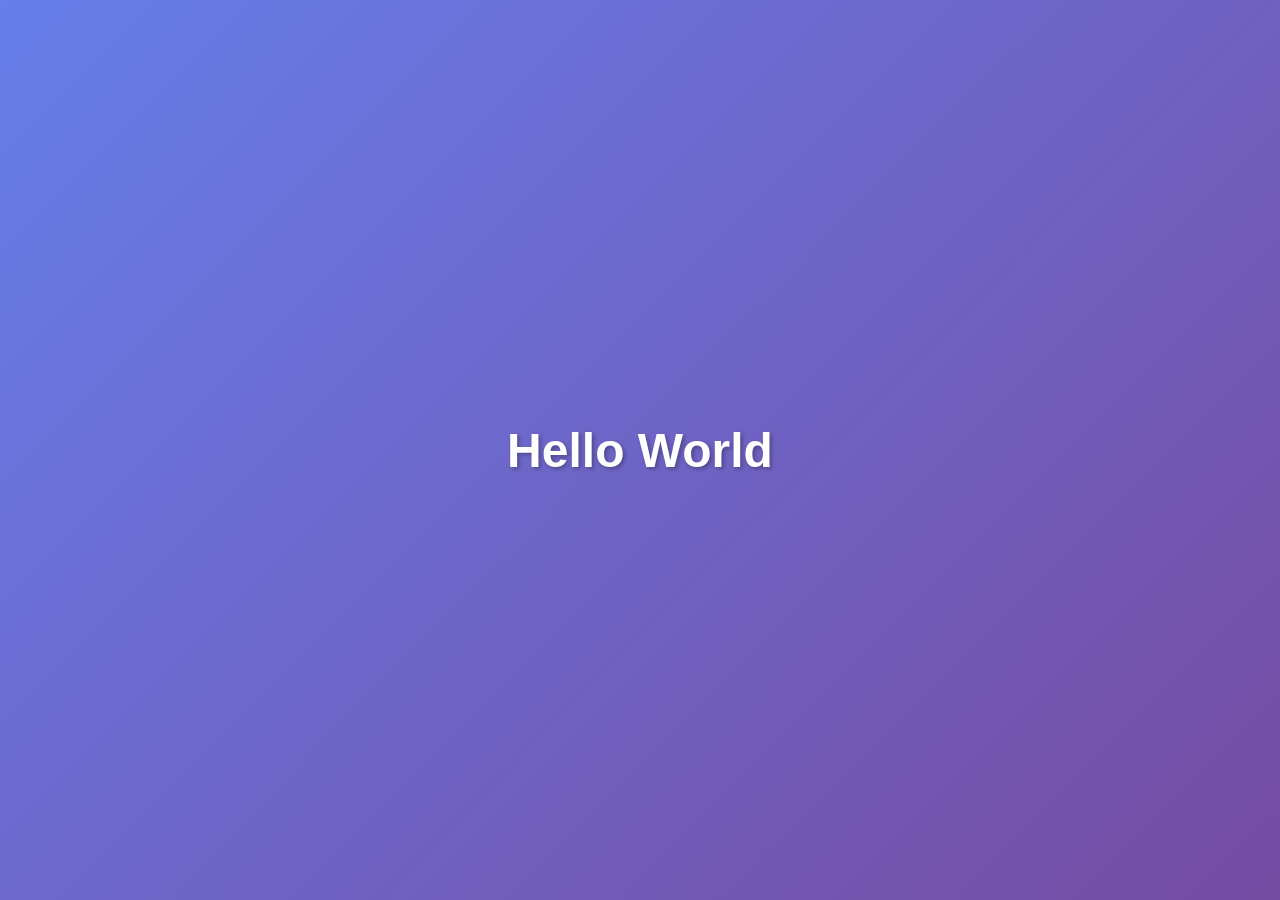
==== src/index.html @ 1dd4db2d "feat(ui): add initial HTML structure and styles" ====
<!DOCTYPE html>
<html lang="en">
<head>
    <meta charset="UTF-8">
    <meta name="viewport" content="width=device-width, initial-scale=1.0">
    <title>Hello World</title>
    <style>
        body {
            display: flex;
            justify-content: center;
            align-items: center;
            height: 100vh;
            margin: 0;
            background: linear-gradient(135deg, #667eea 0%, #764ba2 100%);
            font-family: Arial, sans-serif;
        }
        h1 {
            color: white;
            font-size: 3em;
            text-shadow: 2px 2px 4px rgba(0, 0, 0, 0.3);
        }
    </style>
</head>
<body>
    <h1>Hello World</h1>
</body>
</html>
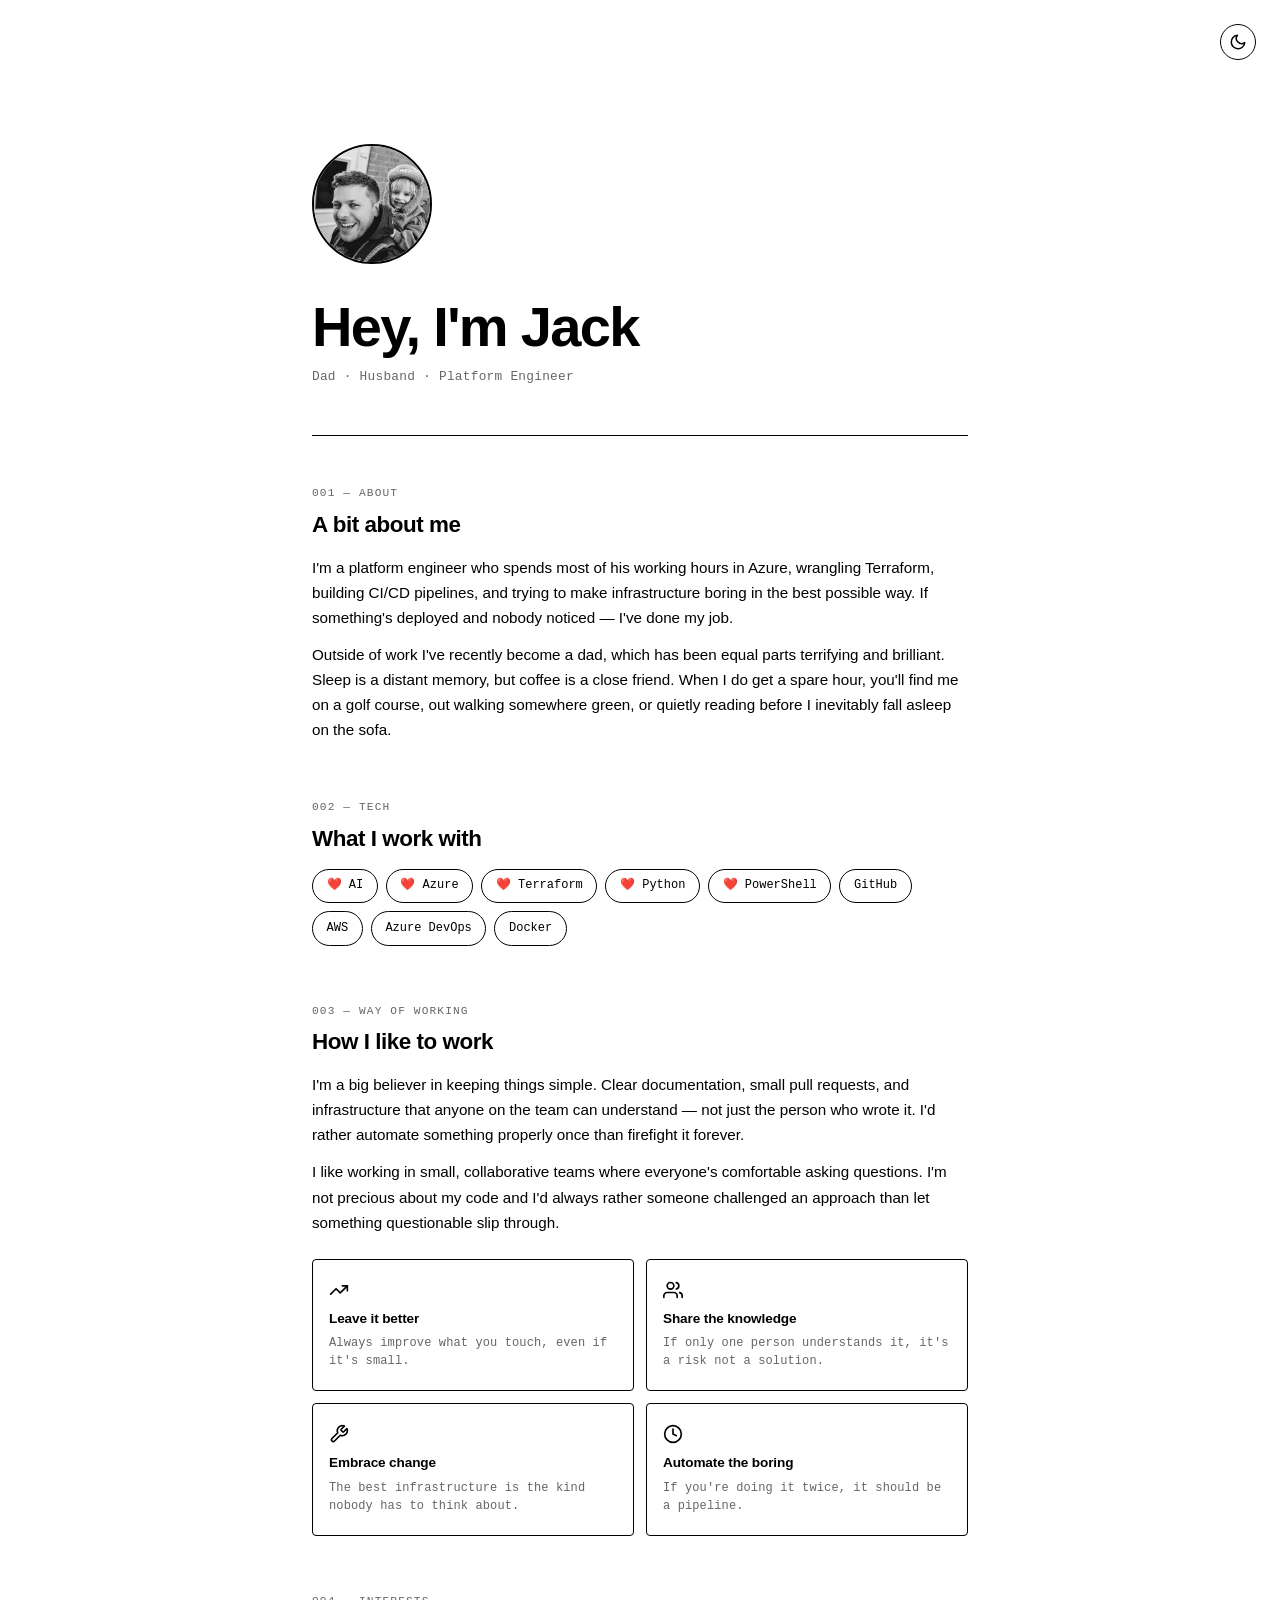
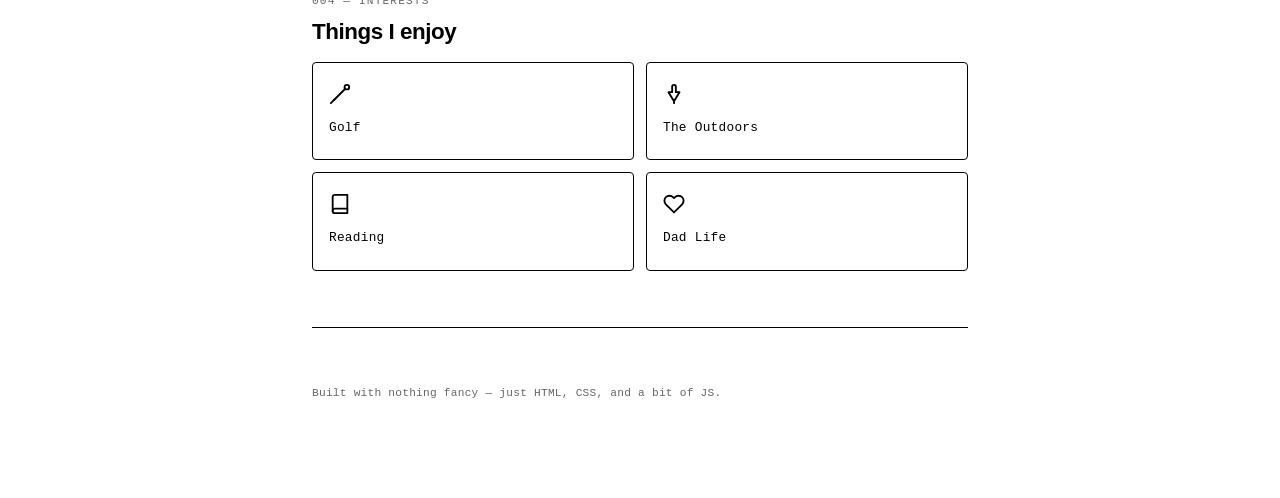
==== commit d80b37ef: "feat(ui): implement custom cursor and theme toggle" ====
--- a/src/index.html
+++ b/src/index.html
@@ -1,27 +1,152 @@
 <!DOCTYPE html>
 <html lang="en">
 <head>
-    <meta charset="UTF-8">
-    <meta name="viewport" content="width=device-width, initial-scale=1.0">
-    <title>Hello World</title>
-    <style>
-        body {
-            display: flex;
-            justify-content: center;
-            align-items: center;
-            height: 100vh;
-            margin: 0;
-            background: linear-gradient(135deg, #667eea 0%, #764ba2 100%);
-            font-family: Arial, sans-serif;
-        }
-        h1 {
-            color: white;
-            font-size: 3em;
-            text-shadow: 2px 2px 4px rgba(0, 0, 0, 0.3);
-        }
-    </style>
+  <meta charset="UTF-8">
+  <meta name="viewport" content="width=device-width, initial-scale=1.0">
+  <meta name="description" content="Jack — Azure Platform Engineer, dad, and outdoor enthusiast.">
+  <title>Jack — Hello, it's Jack</title>
+  <link rel="stylesheet" href="assets/css/styles.css">
+  <script src="assets/js/theme.js"></script>
 </head>
 <body>
-    <h1>Hello World</h1>
+
+  <div id="custom-cursor" class="cursor cursor--hidden" aria-hidden="true"></div>
+
+  <button id="theme-toggle" class="theme-toggle" type="button" aria-label="Toggle colour mode">
+    <svg class="icon icon-moon" xmlns="http://www.w3.org/2000/svg" width="18" height="18" viewBox="0 0 24 24" fill="none" stroke="currentColor" stroke-width="2" stroke-linecap="round" stroke-linejoin="round"><path d="M21 12.79A9 9 0 1 1 11.21 3 7 7 0 0 0 21 12.79z"/></svg>
+    <svg class="icon icon-sun" xmlns="http://www.w3.org/2000/svg" width="18" height="18" viewBox="0 0 24 24" fill="none" stroke="currentColor" stroke-width="2" stroke-linecap="round" stroke-linejoin="round"><circle cx="12" cy="12" r="5"/><line x1="12" y1="1" x2="12" y2="3"/><line x1="12" y1="21" x2="12" y2="23"/><line x1="4.22" y1="4.22" x2="5.64" y2="5.64"/><line x1="18.36" y1="18.36" x2="19.78" y2="19.78"/><line x1="1" y1="12" x2="3" y2="12"/><line x1="21" y1="12" x2="23" y2="12"/><line x1="4.22" y1="19.78" x2="5.64" y2="18.36"/><line x1="18.36" y1="5.64" x2="19.78" y2="4.22"/></svg>
+  </button>
+
+  <main class="container">
+
+    <!-- Profile -->
+    <header class="header">
+      <img
+        src="assets/img/profile.png"
+        alt="Photo of Jack"
+        class="profile-pic"
+        width="120"
+        height="120"
+      >
+      <h1>Hey, I'm Jack</h1>
+      <p class="subtitle">Dad · Husband · Platform Engineer</p>
+    </header>
+
+    <!-- About -->
+    <section class="section" aria-labelledby="about-title">
+      <p class="section-label">001 — About</p>
+      <h2 id="about-title" class="section-title">A bit about me</h2>
+      <div class="card">
+        <p>
+          I'm a platform engineer who spends most of his working hours in Azure,
+          wrangling Terraform, building CI/CD pipelines, and trying to make
+          infrastructure boring in the best possible way. If something's deployed
+          and nobody noticed — I've done my job.
+        </p>
+        <p>
+          Outside of work I've recently become a dad, which has been equal parts
+          terrifying and brilliant. Sleep is a distant memory, but coffee is a
+          close friend. When I do get a spare hour, you'll find me on a golf
+          course, out walking somewhere green, or quietly reading before I
+          inevitably fall asleep on the sofa.
+        </p>
+      </div>
+    </section>
+
+    <!-- What I work with -->
+    <section class="section" aria-labelledby="tech-title">
+      <p class="section-label">002 — Tech</p>
+      <h2 id="tech-title" class="section-title">What I work with</h2>
+      <div class="card">
+        <ul class="tags" role="list">
+          <li class="tag">❤️ AI</li>
+          <li class="tag">❤️ Azure</li>
+          <li class="tag">❤️ Terraform</li>
+          <li class="tag">❤️ Python</li>
+          <li class="tag">❤️ PowerShell</li>
+          <li class="tag">GitHub</li>
+          <li class="tag">AWS</li>
+          <li class="tag">Azure DevOps</li>
+          <li class="tag">Docker</li>
+        </ul>
+      </div>
+    </section>
+
+    <!-- How I like to work -->
+    <section class="section" aria-labelledby="work-title">
+      <p class="section-label">003 — Way of working</p>
+      <h2 id="work-title" class="section-title">How I like to work</h2>
+      <div class="card">
+        <p>
+          I'm a big believer in keeping things simple. Clear documentation,
+          small pull requests, and infrastructure that anyone on the team can
+          understand — not just the person who wrote it. I'd rather automate
+          something properly once than firefight it forever.
+        </p>
+        <p>
+          I like working in small, collaborative teams where everyone's
+          comfortable asking questions. I'm not precious about my code and I'd
+          always rather someone challenged an approach than let something
+          questionable slip through.
+        </p>
+      </div>
+      <div class="values-grid">
+        <div class="value-item">
+          <svg class="icon" xmlns="http://www.w3.org/2000/svg" width="20" height="20" viewBox="0 0 24 24" fill="none" stroke="currentColor" stroke-width="2" stroke-linecap="round" stroke-linejoin="round"><polyline points="22 7 13.5 15.5 8.5 10.5 2 17"/><polyline points="16 7 22 7 22 13"/></svg>
+          <span class="value-title">Leave it better</span>
+          <span class="value-desc">Always improve what you touch, even if it's small.</span>
+        </div>
+        <div class="value-item">
+          <svg class="icon" xmlns="http://www.w3.org/2000/svg" width="20" height="20" viewBox="0 0 24 24" fill="none" stroke="currentColor" stroke-width="2" stroke-linecap="round" stroke-linejoin="round"><path d="M17 21v-2a4 4 0 0 0-4-4H5a4 4 0 0 0-4 4v2"/><circle cx="9" cy="7" r="4"/><path d="M23 21v-2a4 4 0 0 0-3-3.87"/><path d="M16 3.13a4 4 0 0 1 0 7.75"/></svg>
+          <span class="value-title">Share the knowledge</span>
+          <span class="value-desc">If only one person understands it, it's a risk not a solution.</span>
+        </div>
+        <div class="value-item">
+          <svg class="icon" xmlns="http://www.w3.org/2000/svg" width="20" height="20" viewBox="0 0 24 24" fill="none" stroke="currentColor" stroke-width="2" stroke-linecap="round" stroke-linejoin="round"><path d="M14.7 6.3a1 1 0 0 0 0 1.4l1.6 1.6a1 1 0 0 0 1.4 0l3.77-3.77a6 6 0 0 1-7.94 7.94l-6.91 6.91a2.12 2.12 0 0 1-3-3l6.91-6.91a6 6 0 0 1 7.94-7.94l-3.76 3.76z"/></svg>
+          <span class="value-title">Embrace change</span>
+          <span class="value-desc">The best infrastructure is the kind nobody has to think about.</span>
+        </div>
+        <div class="value-item">
+          <svg class="icon" xmlns="http://www.w3.org/2000/svg" width="20" height="20" viewBox="0 0 24 24" fill="none" stroke="currentColor" stroke-width="2" stroke-linecap="round" stroke-linejoin="round"><circle cx="12" cy="12" r="10"/><polyline points="12 6 12 12 16 14"/></svg>
+          <span class="value-title">Automate the boring</span>
+          <span class="value-desc">If you're doing it twice, it should be a pipeline.</span>
+        </div>
+      </div>
+    </section>
+
+    <!-- Interests -->
+    <section class="section" aria-labelledby="interests-title">
+      <p class="section-label">004 — Interests</p>
+      <h2 id="interests-title" class="section-title">Things I enjoy</h2>
+      <div class="interests-grid">
+        <div class="interest-item">
+          <svg class="icon" aria-hidden="true" xmlns="http://www.w3.org/2000/svg" width="22" height="22" viewBox="0 0 24 24" fill="none" stroke="currentColor" stroke-width="2" stroke-linecap="round" stroke-linejoin="round"><circle cx="19.5" cy="4.5" r="2.5"/><path d="M17.17 6.83L6 18"/><path d="M2 22l4-4"/></svg>
+          <span>Golf</span>
+        </div>
+        <div class="interest-item">
+          <svg class="icon" aria-hidden="true" xmlns="http://www.w3.org/2000/svg" width="22" height="22" viewBox="0 0 24 24" fill="none" stroke="currentColor" stroke-width="2" stroke-linecap="round" stroke-linejoin="round"><path d="M18 10h-4V4a2 2 0 0 0-4 0v6H6l6 10 6-10z"/><path d="M12 20v2"/></svg>
+          <span>The Outdoors</span>
+        </div>
+        <div class="interest-item">
+          <svg class="icon" aria-hidden="true" xmlns="http://www.w3.org/2000/svg" width="22" height="22" viewBox="0 0 24 24" fill="none" stroke="currentColor" stroke-width="2" stroke-linecap="round" stroke-linejoin="round"><path d="M4 19.5A2.5 2.5 0 0 1 6.5 17H20"/><path d="M6.5 2H20v20H6.5A2.5 2.5 0 0 1 4 19.5v-15A2.5 2.5 0 0 1 6.5 2z"/></svg>
+          <span>Reading</span>
+        </div>
+        <div class="interest-item">
+          <svg class="icon" aria-hidden="true" xmlns="http://www.w3.org/2000/svg" width="22" height="22" viewBox="0 0 24 24" fill="none" stroke="currentColor" stroke-width="2" stroke-linecap="round" stroke-linejoin="round"><path d="M20.84 4.61a5.5 5.5 0 0 0-7.78 0L12 5.67l-1.06-1.06a5.5 5.5 0 0 0-7.78 7.78l1.06 1.06L12 21.23l7.78-7.78 1.06-1.06a5.5 5.5 0 0 0 0-7.78z"/></svg>
+          <span>Dad Life</span>
+        </div>
+      </div>
+    </section>
+
+    <hr class="divider">
+
+    <footer class="footer">
+      <p>Built with nothing fancy — just HTML, CSS, and a bit of JS.</p>
+    </footer>
+
+  </main>
+
+  <script src="assets/js/cursor.js"></script>
+
 </body>
 </html>
--- a/src/assets/css/styles.css
+++ b/src/assets/css/styles.css
@@ -0,0 +1,386 @@
+*,
+*::before,
+*::after {
+  box-sizing: border-box;
+  margin: 0;
+  padding: 0;
+  transition: background-color 0.3s ease, color 0.3s ease, border-color 0.3s ease, fill 0.3s ease, stroke 0.3s ease;
+}
+
+:root {
+  --color-bg: #ffffff;
+  --color-text: #000000;
+  --color-border: #000000;
+  --color-tag-bg: #000000;
+  --color-tag-text: #ffffff;
+  --color-muted: #666666;
+  --max-width: 720px;
+  --transition: 0.3s ease;
+  --font-body: "Helvetica Neue", Helvetica, Arial, sans-serif;
+  --font-mono: "SF Mono", "Fira Code", "Fira Mono", "Roboto Mono", "Courier New", monospace;
+}
+
+@media (prefers-color-scheme: dark) {
+  :root:not([data-theme="light"]) {
+    --color-bg: #0a0a0a;
+    --color-text: #ffffff;
+    --color-border: #ffffff;
+    --color-tag-bg: #ffffff;
+    --color-tag-text: #000000;
+    --color-muted: #999999;
+  }
+}
+
+[data-theme="dark"] {
+  --color-bg: #0a0a0a;
+  --color-text: #ffffff;
+  --color-border: #ffffff;
+  --color-tag-bg: #ffffff;
+  --color-tag-text: #000000;
+  --color-muted: #999999;
+}
+
+html {
+  font-size: 100%;
+  scroll-behavior: smooth;
+  -webkit-text-size-adjust: 100%;
+}
+
+body {
+  font-family: var(--font-body);
+  background-color: var(--color-bg);
+  color: var(--color-text);
+  line-height: 1.65;
+  transition: background-color var(--transition), color var(--transition);
+  min-height: 100vh;
+  cursor: none;
+}
+
+a, button, input, textarea, select {
+  cursor: none;
+}
+
+/* ---- Custom cursor ---- */
+
+.cursor {
+  width: 12px;
+  height: 12px;
+  background: var(--color-text);
+  border-radius: 50%;
+  position: fixed;
+  top: 0;
+  left: 0;
+  pointer-events: none;
+  z-index: 9999;
+  transition: background-color var(--transition), transform 0.15s ease;
+  transform: translate(-50%, -50%);
+}
+
+.cursor--hidden {
+  opacity: 0;
+}
+
+.cursor--hover {
+  transform: translate(-50%, -50%) scale(2.5);
+}
+
+/* ---- Layout ---- */
+
+.container {
+  width: 100%;
+  max-width: var(--max-width);
+  margin: 0 auto;
+  padding: 2rem 1.5rem 4rem;
+}
+
+/* ---- Header / Profile ---- */
+
+.header {
+  text-align: left;
+  padding: 4rem 0 3rem;
+  border-bottom: 1px solid var(--color-border);
+  margin-bottom: 3rem;
+}
+
+.profile-pic {
+  width: 100px;
+  height: 100px;
+  border-radius: 50%;
+  object-fit: cover;
+  border: 2px solid var(--color-border);
+  margin-bottom: 1.5rem;
+  transition: border-color var(--transition);
+}
+
+.header h1 {
+  font-size: 2.8rem;
+  font-weight: 700;
+  margin-bottom: 0.5rem;
+  letter-spacing: -0.03em;
+  line-height: 1.1;
+}
+
+.header .subtitle {
+  color: var(--color-muted);
+  font-family: var(--font-mono);
+  font-size: 0.8rem;
+  letter-spacing: 0.02em;
+}
+
+/* ---- Theme toggle ---- */
+
+.theme-toggle {
+  position: fixed;
+  top: 1.5rem;
+  right: 1.5rem;
+  background: var(--color-bg);
+  border: 1px solid var(--color-border);
+  border-radius: 50%;
+  width: 36px;
+  height: 36px;
+  display: flex;
+  align-items: center;
+  justify-content: center;
+  cursor: none;
+  transition: background-color var(--transition), border-color var(--transition);
+  z-index: 10;
+  font-size: 0.9rem;
+  line-height: 1;
+  padding: 0;
+}
+
+.theme-toggle:focus-visible {
+  outline: 2px solid var(--color-text);
+  outline-offset: 2px;
+}
+
+.theme-toggle .icon {
+  color: var(--color-text);
+}
+
+.theme-toggle .icon-sun {
+  display: none;
+}
+
+/* ---- Icons ---- */
+
+.icon {
+  color: var(--color-text);
+  flex-shrink: 0;
+  transition: color var(--transition);
+}
+
+/* ---- Sections ---- */
+
+.section {
+  margin-bottom: 3.5rem;
+}
+
+.section-label {
+  font-family: var(--font-mono);
+  font-size: 0.7rem;
+  font-weight: 400;
+  text-transform: uppercase;
+  letter-spacing: 0.1em;
+  color: var(--color-muted);
+  margin-bottom: 0.5rem;
+}
+
+.section-title {
+  font-size: 1.4rem;
+  font-weight: 700;
+  letter-spacing: -0.02em;
+  color: var(--color-text);
+  margin-bottom: 1rem;
+  line-height: 1.25;
+}
+
+/* ---- Cards ---- */
+
+.card {
+  background: var(--color-bg);
+  border: none;
+  padding: 0;
+}
+
+.card + .card {
+  margin-top: 0.75rem;
+}
+
+.card p {
+  color: var(--color-text);
+  font-size: 0.95rem;
+}
+
+.card p + p {
+  margin-top: 0.75rem;
+}
+
+/* ---- Tags ---- */
+
+.tags {
+  display: flex;
+  flex-wrap: wrap;
+  gap: 0.5rem;
+  list-style: none;
+}
+
+.tag {
+  background: transparent;
+  color: var(--color-text);
+  font-family: var(--font-mono);
+  font-size: 0.75rem;
+  padding: 0.4rem 0.85rem;
+  border-radius: 100px;
+  border: 1px solid var(--color-border);
+  transition: background-color var(--transition), color var(--transition),
+    border-color var(--transition);
+}
+
+.tag:hover {
+  background: var(--color-tag-bg);
+  color: var(--color-tag-text);
+}
+
+/* ---- Interests grid ---- */
+
+.interests-grid {
+  display: grid;
+  grid-template-columns: 1fr 1fr;
+  gap: 0.75rem;
+}
+
+.interest-item {
+  background: var(--color-bg);
+  border: 1px solid var(--color-border);
+  border-radius: 4px;
+  padding: 1.25rem 1rem;
+  text-align: left;
+  transition: background-color var(--transition), border-color var(--transition);
+}
+
+.interest-item .icon {
+  display: block;
+  margin-bottom: 0.5rem;
+}
+
+.interest-item span:last-child {
+  font-size: 0.8rem;
+  font-family: var(--font-mono);
+  color: var(--color-text);
+  letter-spacing: 0.02em;
+}
+
+/* ---- Values grid ---- */
+
+.values-grid {
+  display: grid;
+  grid-template-columns: 1fr 1fr;
+  gap: 0.75rem;
+  margin-top: 1.5rem;
+}
+
+.value-item {
+  background: var(--color-bg);
+  border: 1px solid var(--color-border);
+  border-radius: 4px;
+  padding: 1.25rem 1rem;
+  text-align: left;
+  transition: background-color var(--transition), border-color var(--transition);
+}
+
+.value-item .icon {
+  display: block;
+  margin-bottom: 0.5rem;
+}
+
+.value-title {
+  display: block;
+  font-size: 0.85rem;
+  font-weight: 700;
+  margin-bottom: 0.25rem;
+  letter-spacing: -0.01em;
+}
+
+.value-desc {
+  display: block;
+  font-size: 0.75rem;
+  font-family: var(--font-mono);
+  color: var(--color-muted);
+  line-height: 1.5;
+  letter-spacing: 0.01em;
+}
+
+/* ---- Divider ---- */
+
+.divider {
+  border: none;
+  border-top: 1px solid var(--color-border);
+  margin: 3.5rem 0;
+  transition: border-color var(--transition);
+}
+
+/* ---- Footer ---- */
+
+.footer {
+  text-align: left;
+  padding: 0 0 1rem;
+  color: var(--color-muted);
+  font-family: var(--font-mono);
+  font-size: 0.7rem;
+  letter-spacing: 0.02em;
+}
+
+.footer a {
+  color: var(--color-text);
+  text-decoration: none;
+  border-bottom: 1px solid var(--color-border);
+  transition: border-color var(--transition);
+}
+
+/* ---- Accessibility ---- */
+
+@media (prefers-reduced-motion: reduce) {
+  *,
+  *::before,
+  *::after {
+    transition-duration: 0.01ms !important;
+    animation-duration: 0.01ms !important;
+  }
+
+  html {
+    scroll-behavior: auto;
+  }
+}
+
+/* Hide custom cursor on touch devices */
+@media (pointer: coarse) {
+  body, a, button, input, textarea, select {
+    cursor: auto;
+  }
+
+  .cursor {
+    display: none;
+  }
+}
+
+/* ---- Responsive ---- */
+
+@media (min-width: 480px) {
+  .container {
+    padding: 3rem 2rem 5rem;
+  }
+
+  .header {
+    padding: 6rem 0 3rem;
+  }
+
+  .header h1 {
+    font-size: 3.5rem;
+  }
+
+  .profile-pic {
+    width: 120px;
+    height: 120px;
+  }
+}
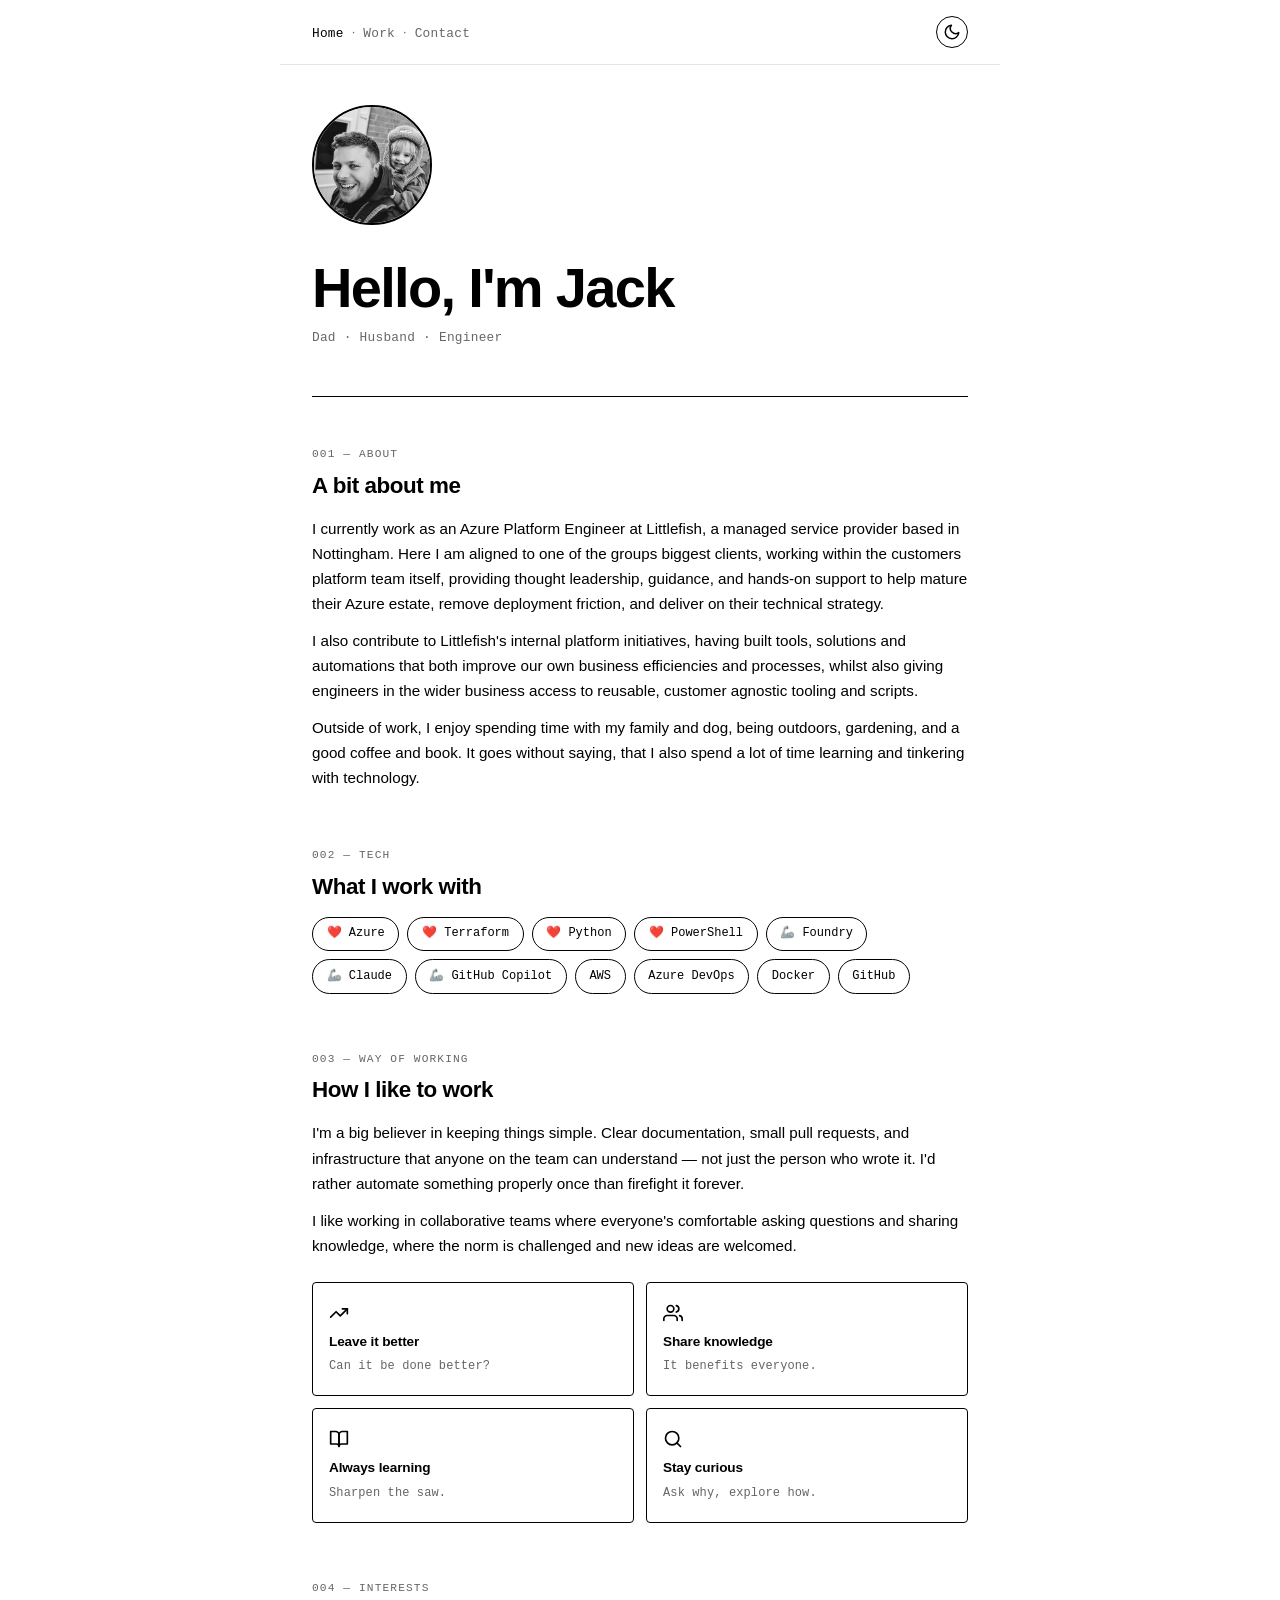
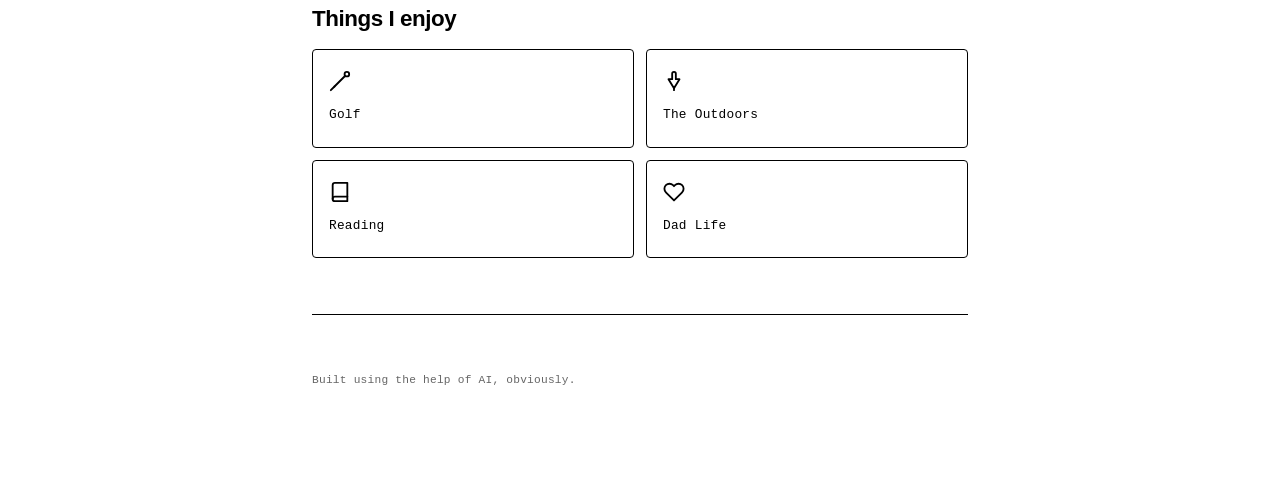
==== commit ad44eb59: "feat(ui): enhance navigation and add work page" ====
--- a/src/index.html
+++ b/src/index.html
@@ -12,10 +12,19 @@
 
   <div id="custom-cursor" class="cursor cursor--hidden" aria-hidden="true"></div>
 
-  <button id="theme-toggle" class="theme-toggle" type="button" aria-label="Toggle colour mode">
-    <svg class="icon icon-moon" xmlns="http://www.w3.org/2000/svg" width="18" height="18" viewBox="0 0 24 24" fill="none" stroke="currentColor" stroke-width="2" stroke-linecap="round" stroke-linejoin="round"><path d="M21 12.79A9 9 0 1 1 11.21 3 7 7 0 0 0 21 12.79z"/></svg>
-    <svg class="icon icon-sun" xmlns="http://www.w3.org/2000/svg" width="18" height="18" viewBox="0 0 24 24" fill="none" stroke="currentColor" stroke-width="2" stroke-linecap="round" stroke-linejoin="round"><circle cx="12" cy="12" r="5"/><line x1="12" y1="1" x2="12" y2="3"/><line x1="12" y1="21" x2="12" y2="23"/><line x1="4.22" y1="4.22" x2="5.64" y2="5.64"/><line x1="18.36" y1="18.36" x2="19.78" y2="19.78"/><line x1="1" y1="12" x2="3" y2="12"/><line x1="21" y1="12" x2="23" y2="12"/><line x1="4.22" y1="19.78" x2="5.64" y2="18.36"/><line x1="18.36" y1="5.64" x2="19.78" y2="4.22"/></svg>
-  </button>
+  <nav class="nav" aria-label="Main navigation">
+    <ul class="nav-list">
+      <li><a href="index.html" class="nav-link active">Home</a></li>
+      <li class="nav-separator" aria-hidden="true">·</li>
+      <li><a href="work.html" class="nav-link">Work</a></li>
+      <li class="nav-separator" aria-hidden="true">·</li>
+      <li><a href="mailto:jack@itsjack.cloud" class="nav-link">Contact</a></li>
+    </ul>
+    <button id="theme-toggle" class="theme-toggle" type="button" aria-label="Toggle colour mode">
+      <svg class="icon icon-moon" xmlns="http://www.w3.org/2000/svg" width="18" height="18" viewBox="0 0 24 24" fill="none" stroke="currentColor" stroke-width="2" stroke-linecap="round" stroke-linejoin="round"><path d="M21 12.79A9 9 0 1 1 11.21 3 7 7 0 0 0 21 12.79z"/></svg>
+      <svg class="icon icon-sun" xmlns="http://www.w3.org/2000/svg" width="18" height="18" viewBox="0 0 24 24" fill="none" stroke="currentColor" stroke-width="2" stroke-linecap="round" stroke-linejoin="round"><circle cx="12" cy="12" r="5"/><line x1="12" y1="1" x2="12" y2="3"/><line x1="12" y1="21" x2="12" y2="23"/><line x1="4.22" y1="4.22" x2="5.64" y2="5.64"/><line x1="18.36" y1="18.36" x2="19.78" y2="19.78"/><line x1="1" y1="12" x2="3" y2="12"/><line x1="21" y1="12" x2="23" y2="12"/><line x1="4.22" y1="19.78" x2="5.64" y2="18.36"/><line x1="18.36" y1="5.64" x2="19.78" y2="4.22"/></svg>
+    </button>
+  </nav>
 
   <main class="container">
 
@@ -28,8 +37,8 @@
         width="120"
         height="120"
       >
-      <h1>Hey, I'm Jack</h1>
-      <p class="subtitle">Dad · Husband · Platform Engineer</p>
+      <h1>Hello, I'm Jack</h1>
+      <p class="subtitle">Dad · Husband · Engineer</p>
     </header>
 
     <!-- About -->
@@ -38,36 +47,41 @@
       <h2 id="about-title" class="section-title">A bit about me</h2>
       <div class="card">
         <p>
-          I'm a platform engineer who spends most of his working hours in Azure,
-          wrangling Terraform, building CI/CD pipelines, and trying to make
-          infrastructure boring in the best possible way. If something's deployed
-          and nobody noticed — I've done my job.
+          I currently work as an Azure Platform Engineer at Littlefish, a managed
+          service provider based in Nottingham. Here I am aligned to one
+          of the groups biggest clients, working within the customers platform team itself, providing thought leadership,
+          guidance, and hands-on support to help mature their Azure estate, remove deployment friction, and deliver on their 
+          technical strategy.
         </p>
         <p>
-          Outside of work I've recently become a dad, which has been equal parts
-          terrifying and brilliant. Sleep is a distant memory, but coffee is a
-          close friend. When I do get a spare hour, you'll find me on a golf
-          course, out walking somewhere green, or quietly reading before I
-          inevitably fall asleep on the sofa.
+          I also contribute to Littlefish's internal platform initiatives, having built tools, solutions and automations
+          that both improve our own business efficiencies and processes, whilst also giving engineers in the wider business
+          access to reusable, customer agnostic tooling and scripts.
+        </p>
+        <p>
+          Outside of work, I enjoy spending time with my family and dog, being outdoors, gardening, and a good coffee and book.
+          It goes without saying, that I also spend a lot of time learning and tinkering with technology.
         </p>
       </div>
     </section>
 
     <!-- What I work with -->
     <section class="section" aria-labelledby="tech-title">
-      <p class="section-label">002 — Tech</p>
+      <p class="section-label">002 — Tech </p>
       <h2 id="tech-title" class="section-title">What I work with</h2>
       <div class="card">
         <ul class="tags" role="list">
-          <li class="tag">❤️ AI</li>
           <li class="tag">❤️ Azure</li>
           <li class="tag">❤️ Terraform</li>
           <li class="tag">❤️ Python</li>
           <li class="tag">❤️ PowerShell</li>
-          <li class="tag">GitHub</li>
+          <li class="tag">🦾 Foundry</li>
+          <li class="tag">🦾 Claude</li>
+          <li class="tag">🦾 GitHub Copilot</li>
           <li class="tag">AWS</li>
           <li class="tag">Azure DevOps</li>
           <li class="tag">Docker</li>
+          <li class="tag">GitHub</li>
         </ul>
       </div>
     </section>
@@ -84,32 +98,31 @@
           something properly once than firefight it forever.
         </p>
         <p>
-          I like working in small, collaborative teams where everyone's
-          comfortable asking questions. I'm not precious about my code and I'd
-          always rather someone challenged an approach than let something
-          questionable slip through.
+          I like working in collaborative teams where everyone's
+          comfortable asking questions and sharing knowledge, where the norm
+          is challenged and new ideas are welcomed.
         </p>
       </div>
       <div class="values-grid">
         <div class="value-item">
           <svg class="icon" xmlns="http://www.w3.org/2000/svg" width="20" height="20" viewBox="0 0 24 24" fill="none" stroke="currentColor" stroke-width="2" stroke-linecap="round" stroke-linejoin="round"><polyline points="22 7 13.5 15.5 8.5 10.5 2 17"/><polyline points="16 7 22 7 22 13"/></svg>
           <span class="value-title">Leave it better</span>
-          <span class="value-desc">Always improve what you touch, even if it's small.</span>
+          <span class="value-desc">Can it be done better?</span>
         </div>
         <div class="value-item">
           <svg class="icon" xmlns="http://www.w3.org/2000/svg" width="20" height="20" viewBox="0 0 24 24" fill="none" stroke="currentColor" stroke-width="2" stroke-linecap="round" stroke-linejoin="round"><path d="M17 21v-2a4 4 0 0 0-4-4H5a4 4 0 0 0-4 4v2"/><circle cx="9" cy="7" r="4"/><path d="M23 21v-2a4 4 0 0 0-3-3.87"/><path d="M16 3.13a4 4 0 0 1 0 7.75"/></svg>
-          <span class="value-title">Share the knowledge</span>
-          <span class="value-desc">If only one person understands it, it's a risk not a solution.</span>
+          <span class="value-title">Share knowledge</span>
+          <span class="value-desc">It benefits everyone.</span>
         </div>
         <div class="value-item">
-          <svg class="icon" xmlns="http://www.w3.org/2000/svg" width="20" height="20" viewBox="0 0 24 24" fill="none" stroke="currentColor" stroke-width="2" stroke-linecap="round" stroke-linejoin="round"><path d="M14.7 6.3a1 1 0 0 0 0 1.4l1.6 1.6a1 1 0 0 0 1.4 0l3.77-3.77a6 6 0 0 1-7.94 7.94l-6.91 6.91a2.12 2.12 0 0 1-3-3l6.91-6.91a6 6 0 0 1 7.94-7.94l-3.76 3.76z"/></svg>
-          <span class="value-title">Embrace change</span>
-          <span class="value-desc">The best infrastructure is the kind nobody has to think about.</span>
+          <svg class="icon" xmlns="http://www.w3.org/2000/svg" width="20" height="20" viewBox="0 0 24 24" fill="none" stroke="currentColor" stroke-width="2" stroke-linecap="round" stroke-linejoin="round"><path d="M2 3h6a4 4 0 0 1 4 4v14a3 3 0 0 0-3-3H2z"/><path d="M22 3h-6a4 4 0 0 0-4 4v14a3 3 0 0 1 3-3h7z"/></svg>
+          <span class="value-title">Always learning</span>
+          <span class="value-desc">Sharpen the saw.</span>
         </div>
         <div class="value-item">
-          <svg class="icon" xmlns="http://www.w3.org/2000/svg" width="20" height="20" viewBox="0 0 24 24" fill="none" stroke="currentColor" stroke-width="2" stroke-linecap="round" stroke-linejoin="round"><circle cx="12" cy="12" r="10"/><polyline points="12 6 12 12 16 14"/></svg>
-          <span class="value-title">Automate the boring</span>
-          <span class="value-desc">If you're doing it twice, it should be a pipeline.</span>
+          <svg class="icon" xmlns="http://www.w3.org/2000/svg" width="20" height="20" viewBox="0 0 24 24" fill="none" stroke="currentColor" stroke-width="2" stroke-linecap="round" stroke-linejoin="round"><circle cx="11" cy="11" r="8"/><line x1="21" y1="21" x2="16.65" y2="16.65"/></svg>
+          <span class="value-title">Stay curious</span>
+          <span class="value-desc">Ask why, explore how.</span>
         </div>
       </div>
     </section>
@@ -141,7 +154,7 @@
     <hr class="divider">
 
     <footer class="footer">
-      <p>Built with nothing fancy — just HTML, CSS, and a bit of JS.</p>
+      <p>Built using the help of AI, obviously.</p>
     </footer>
 
   </main>
--- a/src/assets/css/styles.css
+++ b/src/assets/css/styles.css
@@ -86,18 +86,71 @@
 
 /* ---- Layout ---- */
 
+.nav {
+  position: sticky;
+  top: 0;
+  z-index: 100;
+  display: flex;
+  align-items: center;
+  justify-content: space-between;
+  width: 100%;
+  max-width: var(--max-width);
+  margin: 0 auto;
+  padding: 1rem 1.5rem;
+  background: var(--color-bg);
+  border-bottom: 1px solid rgba(0, 0, 0, 0.1);
+  transition: background-color var(--transition), border-color var(--transition);
+}
+
+[data-theme="dark"] .nav {
+  border-bottom-color: rgba(255, 255, 255, 0.1);
+}
+
+@media (prefers-color-scheme: dark) {
+  :root:not([data-theme="light"]) .nav {
+    border-bottom-color: rgba(255, 255, 255, 0.1);
+  }
+}
+
+.nav-list {
+  display: flex;
+  align-items: center;
+  gap: 0.5rem;
+  list-style: none;
+}
+
+.nav-link {
+  font-family: var(--font-mono);
+  font-size: 0.8rem;
+  letter-spacing: 0.02em;
+  color: var(--color-muted);
+  text-decoration: none;
+  transition: color var(--transition);
+}
+
+.nav-link:hover,
+.nav-link.active {
+  color: var(--color-text);
+}
+
+.nav-separator {
+  color: var(--color-muted);
+  font-size: 0.8rem;
+  user-select: none;
+}
+
 .container {
   width: 100%;
   max-width: var(--max-width);
   margin: 0 auto;
-  padding: 2rem 1.5rem 4rem;
+  padding: 1rem 1.5rem 4rem;
 }
 
 /* ---- Header / Profile ---- */
 
 .header {
   text-align: left;
-  padding: 4rem 0 3rem;
+  padding: 0.5rem 0 3rem;
   border-bottom: 1px solid var(--color-border);
   margin-bottom: 3rem;
 }
@@ -130,23 +183,20 @@
 /* ---- Theme toggle ---- */
 
 .theme-toggle {
-  position: fixed;
-  top: 1.5rem;
-  right: 1.5rem;
-  background: var(--color-bg);
+  background: transparent;
   border: 1px solid var(--color-border);
   border-radius: 50%;
-  width: 36px;
-  height: 36px;
+  width: 32px;
+  height: 32px;
   display: flex;
   align-items: center;
   justify-content: center;
   cursor: none;
   transition: background-color var(--transition), border-color var(--transition);
-  z-index: 10;
   font-size: 0.9rem;
   line-height: 1;
   padding: 0;
+  flex-shrink: 0;
 }
 
 .theme-toggle:focus-visible {
@@ -367,12 +417,16 @@
 /* ---- Responsive ---- */
 
 @media (min-width: 480px) {
+  .nav {
+    padding: 1rem 2rem;
+  }
+
   .container {
-    padding: 3rem 2rem 5rem;
+    padding: 1.5rem 2rem 5rem;
   }
 
   .header {
-    padding: 6rem 0 3rem;
+    padding: 1rem 0 3rem;
   }
 
   .header h1 {
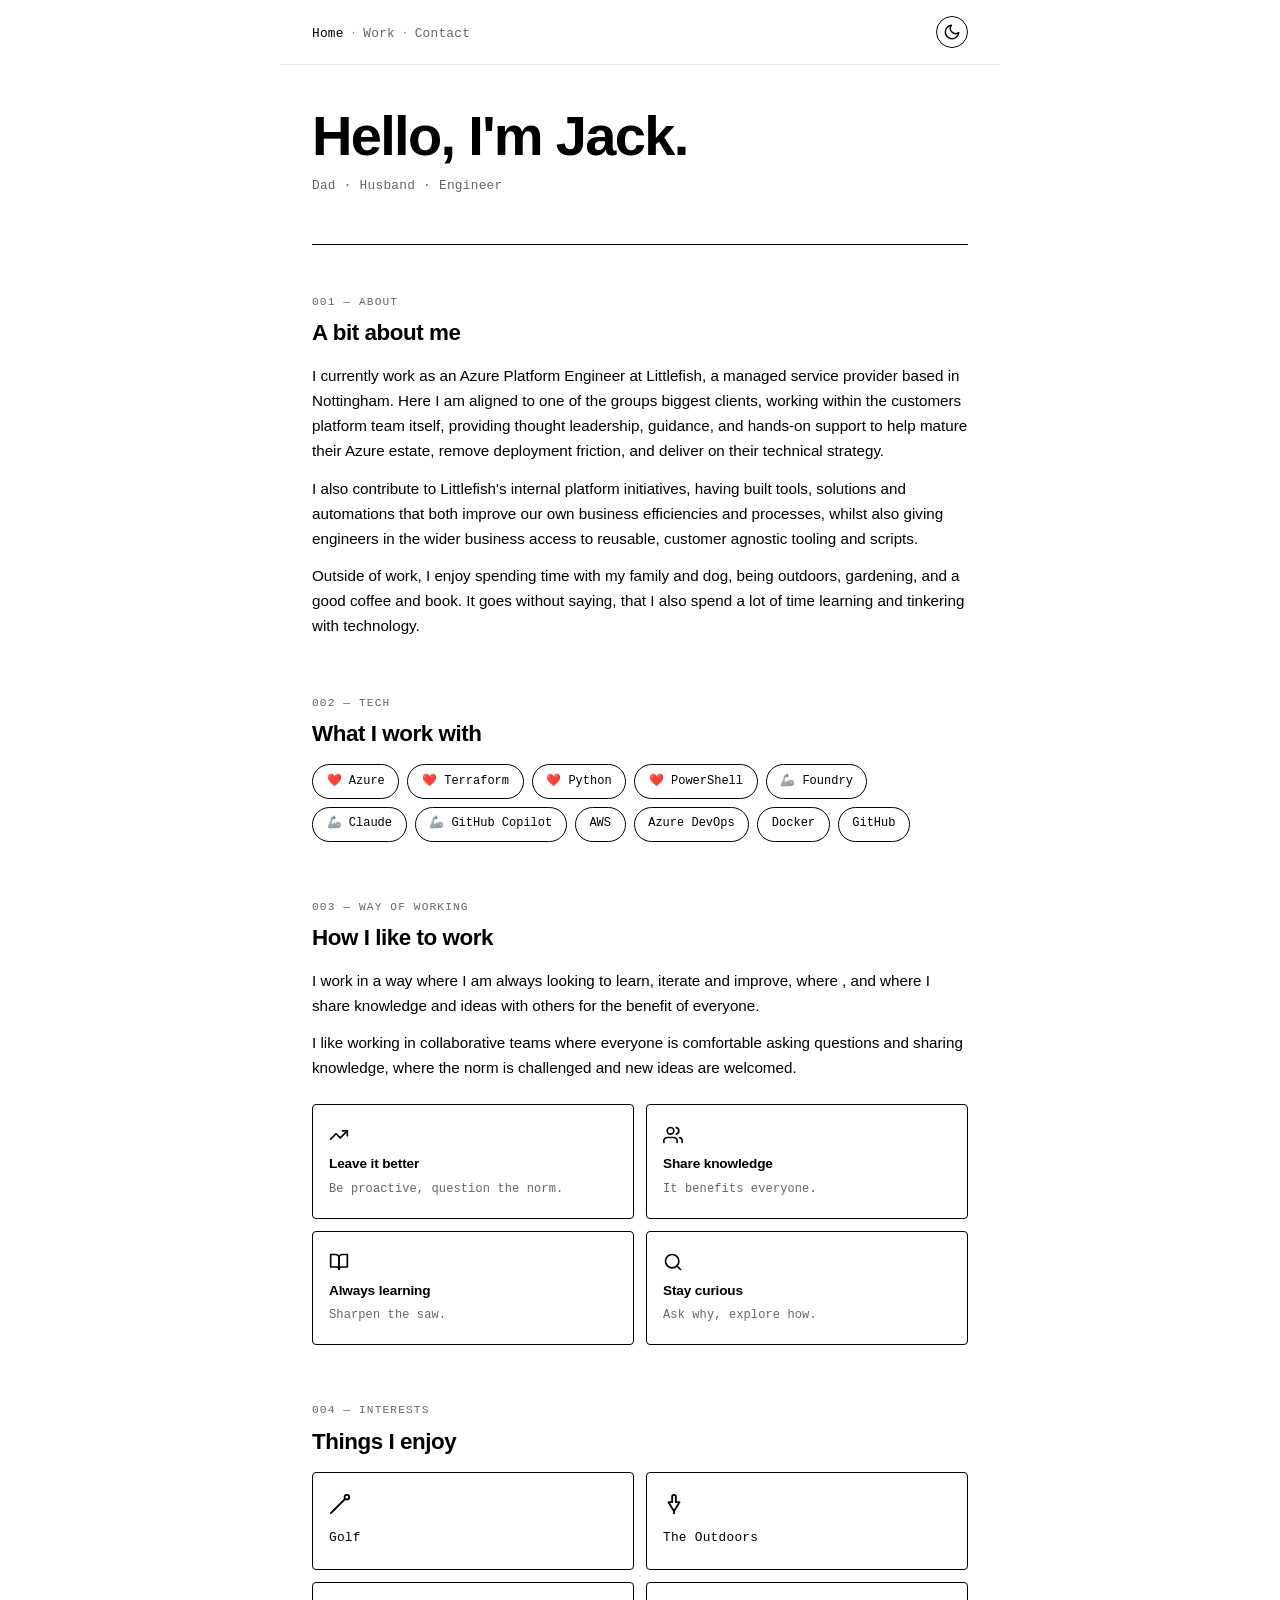
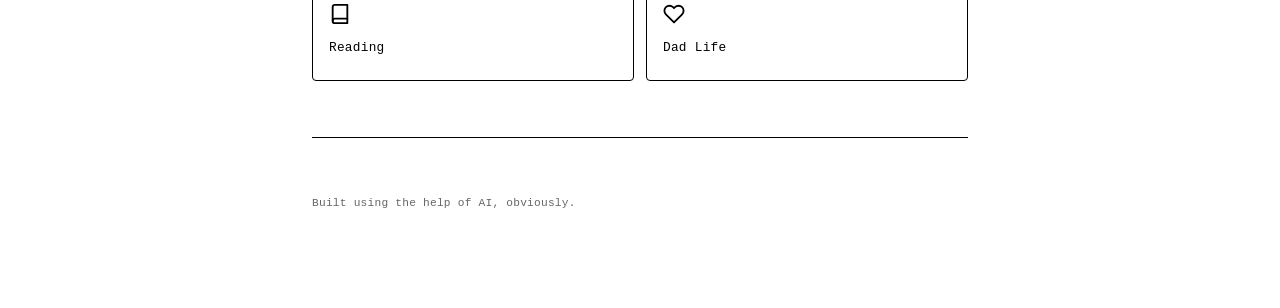
==== commit d326e140: "feat(ui): update titles and improve work descriptions" ====
--- a/src/index.html
+++ b/src/index.html
@@ -4,7 +4,7 @@
   <meta charset="UTF-8">
   <meta name="viewport" content="width=device-width, initial-scale=1.0">
   <meta name="description" content="Jack — Azure Platform Engineer, dad, and outdoor enthusiast.">
-  <title>Jack — Hello, it's Jack</title>
+  <title>Hello 👋🏻</title>
   <link rel="stylesheet" href="assets/css/styles.css">
   <script src="assets/js/theme.js"></script>
 </head>
@@ -18,7 +18,7 @@
       <li class="nav-separator" aria-hidden="true">·</li>
       <li><a href="work.html" class="nav-link">Work</a></li>
       <li class="nav-separator" aria-hidden="true">·</li>
-      <li><a href="mailto:jack@itsjack.cloud" class="nav-link">Contact</a></li>
+      <li><a href="mailto:hello@itsjack.cloud" class="nav-link">Contact</a></li>
     </ul>
     <button id="theme-toggle" class="theme-toggle" type="button" aria-label="Toggle colour mode">
       <svg class="icon icon-moon" xmlns="http://www.w3.org/2000/svg" width="18" height="18" viewBox="0 0 24 24" fill="none" stroke="currentColor" stroke-width="2" stroke-linecap="round" stroke-linejoin="round"><path d="M21 12.79A9 9 0 1 1 11.21 3 7 7 0 0 0 21 12.79z"/></svg>
@@ -30,14 +30,7 @@
 
     <!-- Profile -->
     <header class="header">
-      <img
-        src="assets/img/profile.png"
-        alt="Photo of Jack"
-        class="profile-pic"
-        width="120"
-        height="120"
-      >
-      <h1>Hello, I'm Jack</h1>
+      <h1>Hello, I'm Jack.</h1>
       <p class="subtitle">Dad · Husband · Engineer</p>
     </header>
 
@@ -92,13 +85,11 @@
       <h2 id="work-title" class="section-title">How I like to work</h2>
       <div class="card">
         <p>
-          I'm a big believer in keeping things simple. Clear documentation,
-          small pull requests, and infrastructure that anyone on the team can
-          understand — not just the person who wrote it. I'd rather automate
-          something properly once than firefight it forever.
+          I work in a way where I am always looking to learn, iterate and improve, where , 
+          and where I share knowledge and ideas with others for the benefit of everyone.
         </p>
         <p>
-          I like working in collaborative teams where everyone's
+          I like working in collaborative teams where everyone is
           comfortable asking questions and sharing knowledge, where the norm
           is challenged and new ideas are welcomed.
         </p>
@@ -107,7 +98,7 @@
         <div class="value-item">
           <svg class="icon" xmlns="http://www.w3.org/2000/svg" width="20" height="20" viewBox="0 0 24 24" fill="none" stroke="currentColor" stroke-width="2" stroke-linecap="round" stroke-linejoin="round"><polyline points="22 7 13.5 15.5 8.5 10.5 2 17"/><polyline points="16 7 22 7 22 13"/></svg>
           <span class="value-title">Leave it better</span>
-          <span class="value-desc">Can it be done better?</span>
+          <span class="value-desc">Be proactive, question the norm.</span>
         </div>
         <div class="value-item">
           <svg class="icon" xmlns="http://www.w3.org/2000/svg" width="20" height="20" viewBox="0 0 24 24" fill="none" stroke="currentColor" stroke-width="2" stroke-linecap="round" stroke-linejoin="round"><path d="M17 21v-2a4 4 0 0 0-4-4H5a4 4 0 0 0-4 4v2"/><circle cx="9" cy="7" r="4"/><path d="M23 21v-2a4 4 0 0 0-3-3.87"/><path d="M16 3.13a4 4 0 0 1 0 7.75"/></svg>
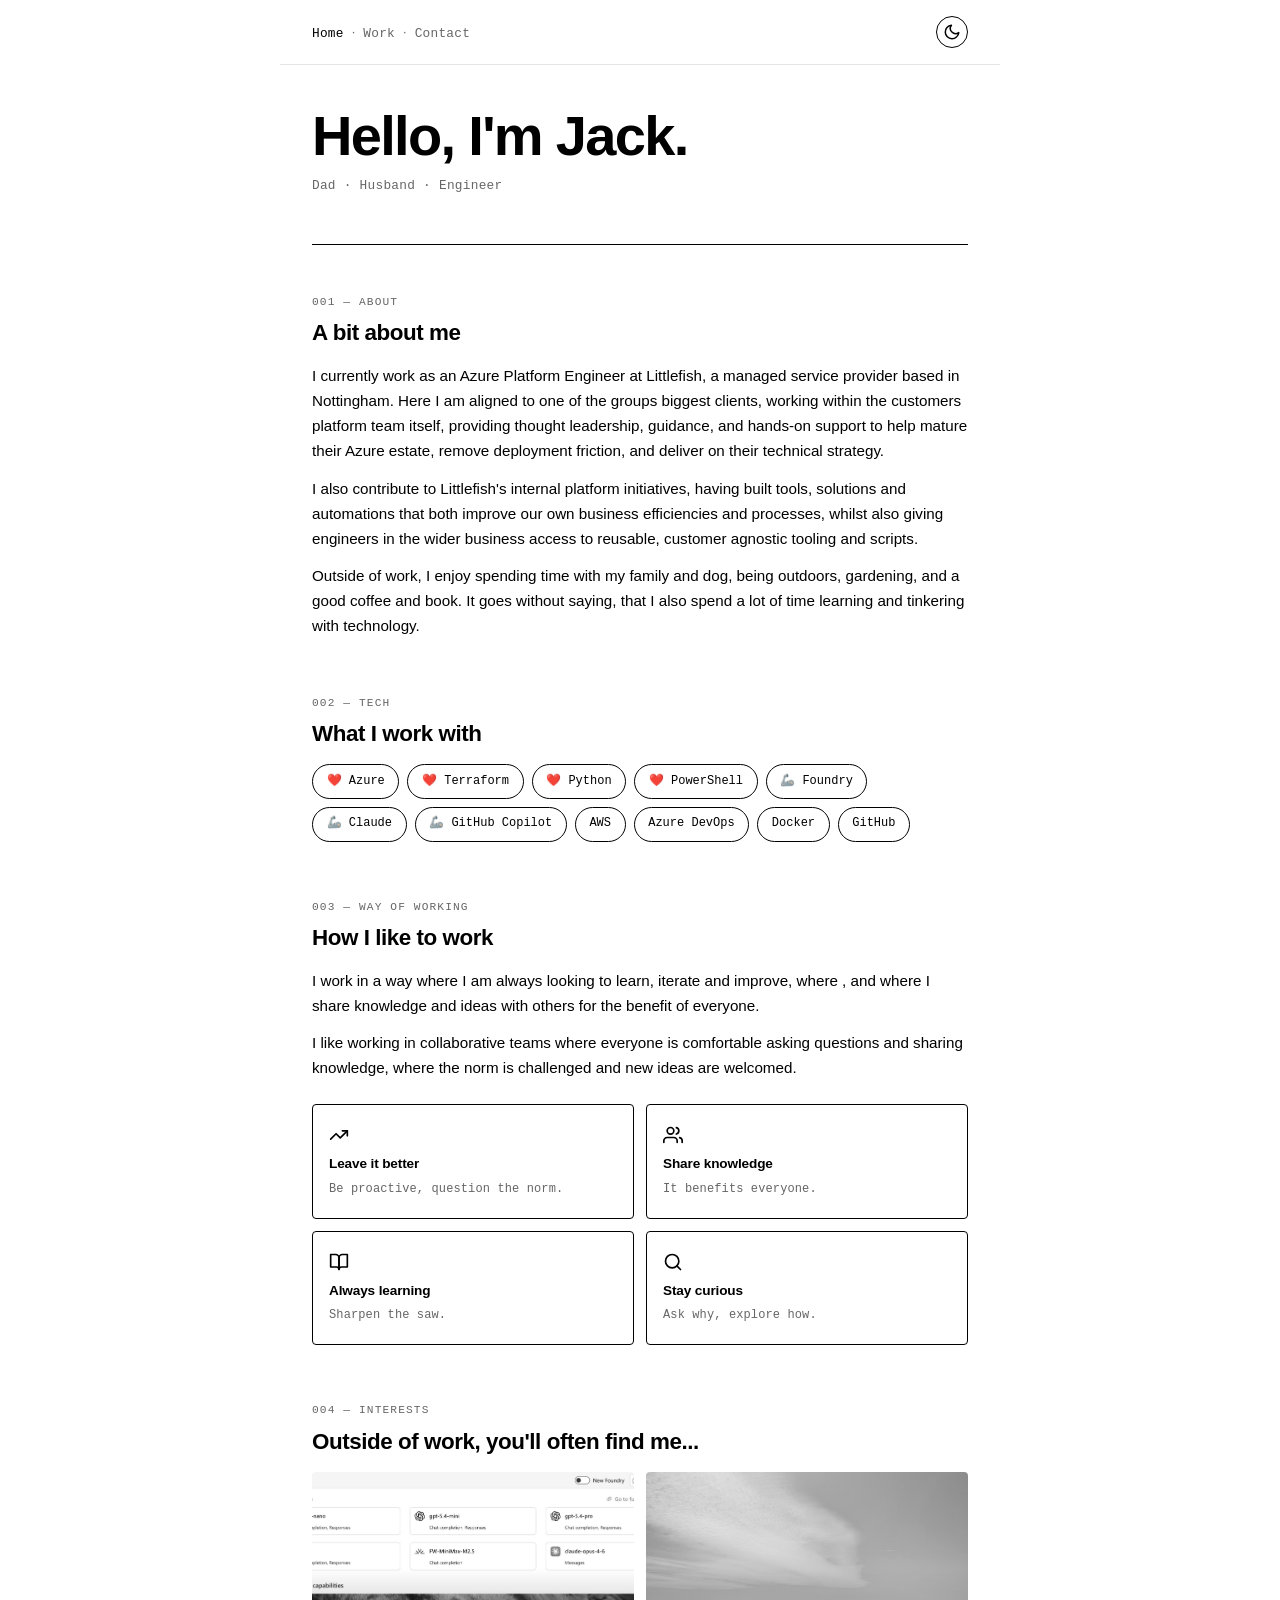
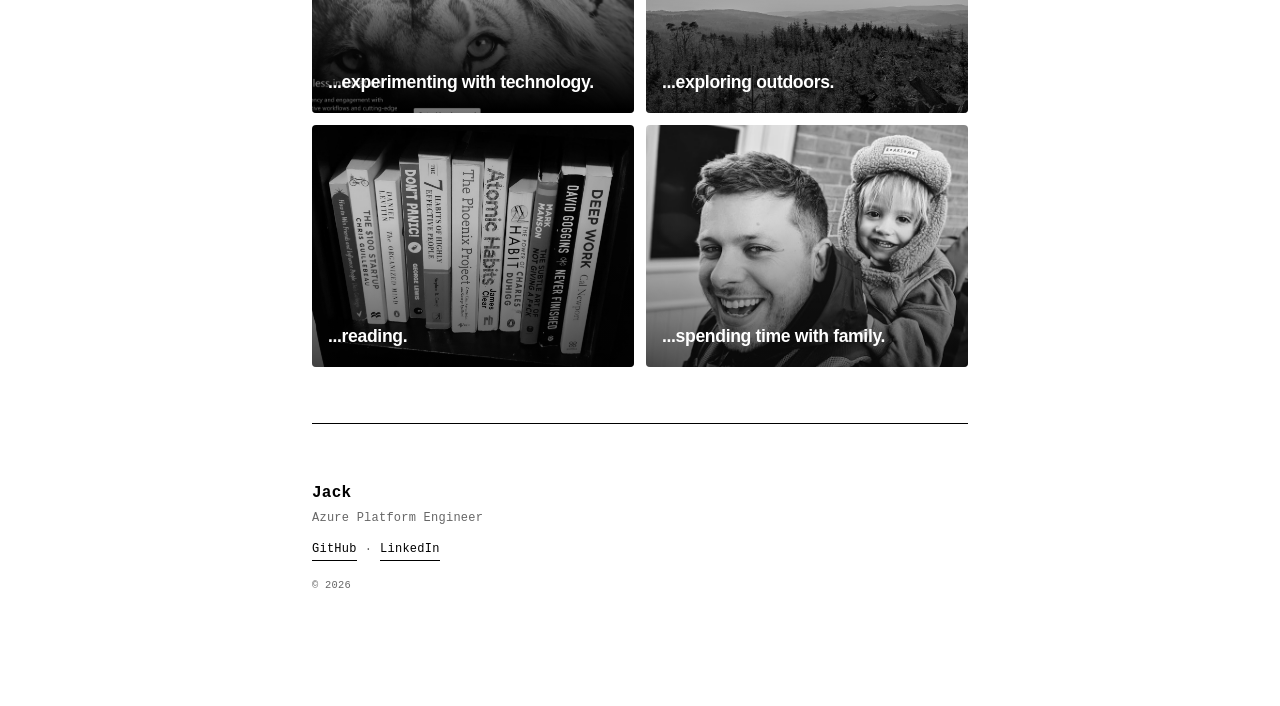
==== commit d13eecb0: "feat(ui): enhance interest section and update footer" ====
--- a/src/index.html
+++ b/src/index.html
@@ -5,6 +5,7 @@
   <meta name="viewport" content="width=device-width, initial-scale=1.0">
   <meta name="description" content="Jack — Azure Platform Engineer, dad, and outdoor enthusiast.">
   <title>Hello 👋🏻</title>
+  <link rel="icon" type="image/svg+xml" href="assets/img/favicon.svg">
   <link rel="stylesheet" href="assets/css/styles.css">
   <script src="assets/js/theme.js"></script>
 </head>
@@ -121,23 +122,23 @@
     <!-- Interests -->
     <section class="section" aria-labelledby="interests-title">
       <p class="section-label">004 — Interests</p>
-      <h2 id="interests-title" class="section-title">Things I enjoy</h2>
+      <h2 id="interests-title" class="section-title">Outside of work, you'll often find me...</h2>
       <div class="interests-grid">
         <div class="interest-item">
-          <svg class="icon" aria-hidden="true" xmlns="http://www.w3.org/2000/svg" width="22" height="22" viewBox="0 0 24 24" fill="none" stroke="currentColor" stroke-width="2" stroke-linecap="round" stroke-linejoin="round"><circle cx="19.5" cy="4.5" r="2.5"/><path d="M17.17 6.83L6 18"/><path d="M2 22l4-4"/></svg>
-          <span>Golf</span>
+          <img src="assets/img/technology.jpeg" alt="Technology">
+          <span>...experimenting with technology.</span>
         </div>
         <div class="interest-item">
-          <svg class="icon" aria-hidden="true" xmlns="http://www.w3.org/2000/svg" width="22" height="22" viewBox="0 0 24 24" fill="none" stroke="currentColor" stroke-width="2" stroke-linecap="round" stroke-linejoin="round"><path d="M18 10h-4V4a2 2 0 0 0-4 0v6H6l6 10 6-10z"/><path d="M12 20v2"/></svg>
-          <span>The Outdoors</span>
+          <img src="assets/img/outdoors.jpg" alt="The Outdoors">
+          <span>...exploring outdoors.</span>
         </div>
         <div class="interest-item">
-          <svg class="icon" aria-hidden="true" xmlns="http://www.w3.org/2000/svg" width="22" height="22" viewBox="0 0 24 24" fill="none" stroke="currentColor" stroke-width="2" stroke-linecap="round" stroke-linejoin="round"><path d="M4 19.5A2.5 2.5 0 0 1 6.5 17H20"/><path d="M6.5 2H20v20H6.5A2.5 2.5 0 0 1 4 19.5v-15A2.5 2.5 0 0 1 6.5 2z"/></svg>
-          <span>Reading</span>
+          <img src="assets/img/reading.jpeg" alt="Reading">
+          <span>...reading.</span>
         </div>
         <div class="interest-item">
-          <svg class="icon" aria-hidden="true" xmlns="http://www.w3.org/2000/svg" width="22" height="22" viewBox="0 0 24 24" fill="none" stroke="currentColor" stroke-width="2" stroke-linecap="round" stroke-linejoin="round"><path d="M20.84 4.61a5.5 5.5 0 0 0-7.78 0L12 5.67l-1.06-1.06a5.5 5.5 0 0 0-7.78 7.78l1.06 1.06L12 21.23l7.78-7.78 1.06-1.06a5.5 5.5 0 0 0 0-7.78z"/></svg>
-          <span>Dad Life</span>
+          <img src="assets/img/family.png" alt="Family">
+          <span>...spending time with family.</span>
         </div>
       </div>
     </section>
@@ -145,7 +146,16 @@
     <hr class="divider">
 
     <footer class="footer">
-      <p>Built using the help of AI, obviously.</p>
+      <div class="footer-top">
+        <p class="footer-name">Jack</p>
+        <p class="footer-role">Azure Platform Engineer</p>
+      </div>
+      <div class="footer-links">
+        <a href="https://github.com/hello-itsjack" target="_blank" rel="noopener noreferrer">GitHub</a>
+        <span class="footer-sep" aria-hidden="true">&middot;</span>
+        <a href="https://www.linkedin.com/in/itsjack" target="_blank" rel="noopener noreferrer">LinkedIn</a>
+      </div>
+      <p class="footer-note">&copy; 2026</p>
     </footer>
 
   </main>
--- a/src/assets/css/styles.css
+++ b/src/assets/css/styles.css
@@ -301,24 +301,41 @@
 }
 
 .interest-item {
-  background: var(--color-bg);
-  border: 1px solid var(--color-border);
+  position: relative;
   border-radius: 4px;
-  padding: 1.25rem 1rem;
-  text-align: left;
-  transition: background-color var(--transition), border-color var(--transition);
-}
-
-.interest-item .icon {
-  display: block;
-  margin-bottom: 0.5rem;
-}
-
-.interest-item span:last-child {
-  font-size: 0.8rem;
-  font-family: var(--font-mono);
-  color: var(--color-text);
-  letter-spacing: 0.02em;
+  overflow: hidden;
+  aspect-ratio: 4 / 3;
+  background: var(--color-surface);
+  display: flex;
+  align-items: flex-end;
+}
+
+.interest-item img {
+  position: absolute;
+  inset: 0;
+  width: 100%;
+  height: 100%;
+  object-fit: cover;
+  object-position: center center;
+  filter: grayscale(100%);
+}
+
+.interest-item::after {
+  content: '';
+  position: absolute;
+  inset: 0;
+  background: linear-gradient(to top, rgba(0,0,0,0.55) 0%, transparent 60%);
+}
+
+.interest-item span {
+  position: relative;
+  z-index: 1;
+  padding: 1rem;
+  font-family: var(--font-body);
+  font-size: 1.1rem;
+  font-weight: 700;
+  color: #ffffff;
+  letter-spacing: -0.02em;
 }
 
 /* ---- Values grid ---- */
@@ -374,18 +391,56 @@
 
 .footer {
   text-align: left;
-  padding: 0 0 1rem;
-  color: var(--color-muted);
-  font-family: var(--font-mono);
-  font-size: 0.7rem;
+  padding: 0 0 2rem;
+  color: var(--color-muted);
+  font-family: var(--font-mono);
+  font-size: 0.75rem;
   letter-spacing: 0.02em;
 }
 
-.footer a {
+.footer-top {
+  margin-bottom: 0.75rem;
+}
+
+.footer-name {
+  font-family: var(--font-heading);
+  font-size: 1rem;
+  font-weight: 700;
+  color: var(--color-text);
+  margin: 0;
+}
+
+.footer-role {
+  margin: 0.15rem 0 0;
+  color: var(--color-muted);
+}
+
+.footer-links {
+  display: flex;
+  gap: 0.5rem;
+  align-items: center;
+  margin-bottom: 1rem;
+}
+
+.footer-links a {
   color: var(--color-text);
   text-decoration: none;
   border-bottom: 1px solid var(--color-border);
   transition: border-color var(--transition);
+}
+
+.footer-links a:hover {
+  border-color: var(--color-text);
+}
+
+.footer-sep {
+  color: var(--color-muted);
+}
+
+.footer-note {
+  margin: 0;
+  color: var(--color-muted);
+  font-size: 0.65rem;
 }
 
 /* ---- Accessibility ---- */
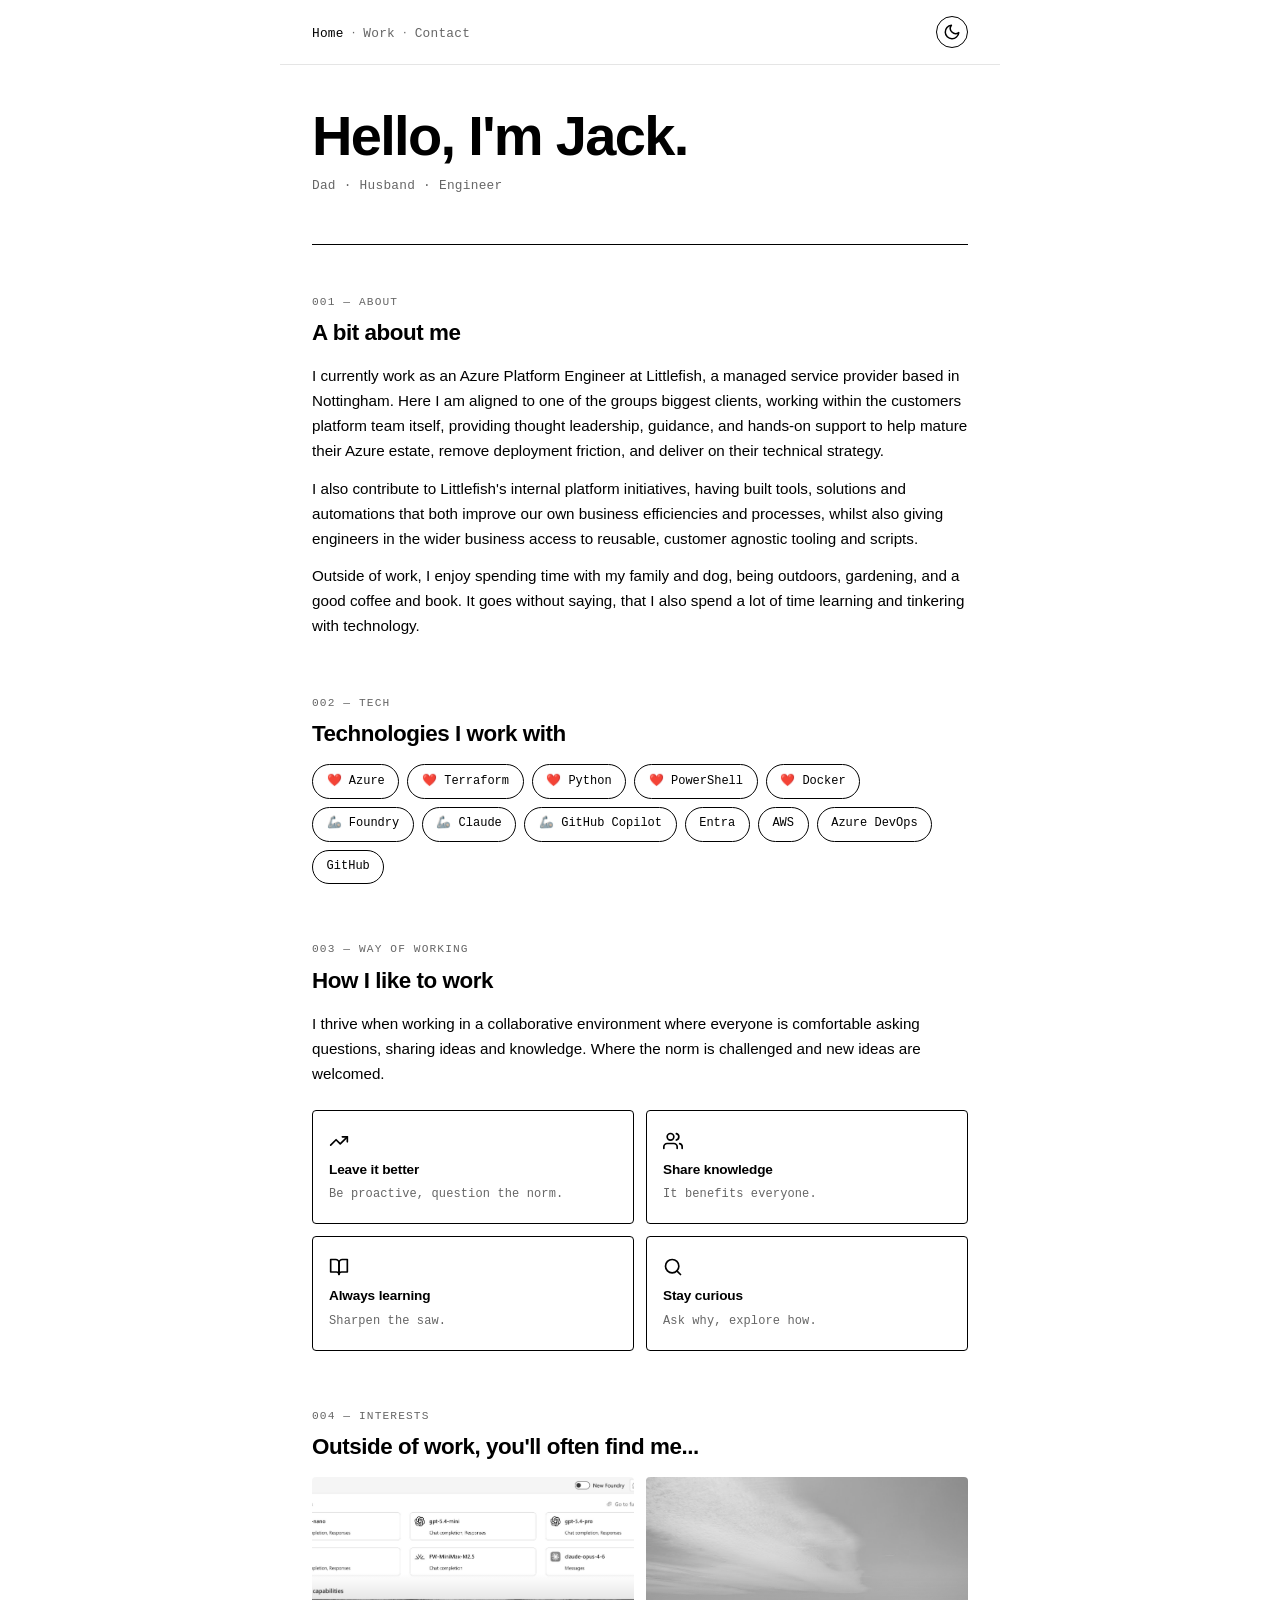
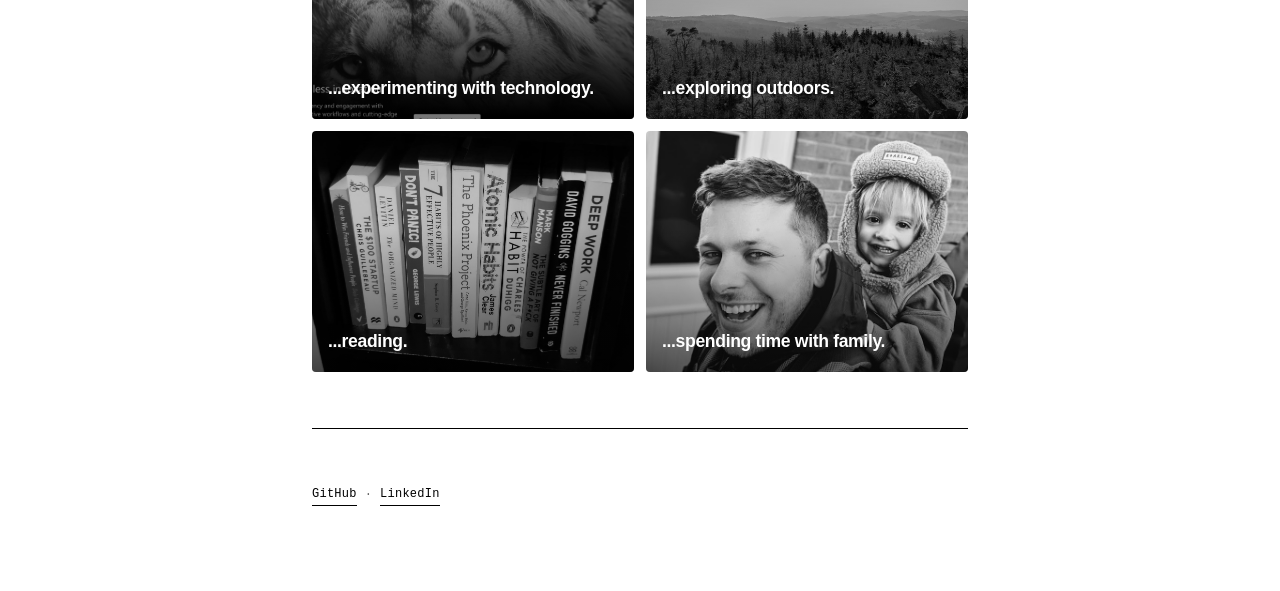
==== commit d880c8ff: "feat(ui): update technology section and footer links" ====
--- a/src/index.html
+++ b/src/index.html
@@ -62,19 +62,20 @@
     <!-- What I work with -->
     <section class="section" aria-labelledby="tech-title">
       <p class="section-label">002 — Tech </p>
-      <h2 id="tech-title" class="section-title">What I work with</h2>
+      <h2 id="tech-title" class="section-title">Technologies I work with</h2>
       <div class="card">
         <ul class="tags" role="list">
           <li class="tag">❤️ Azure</li>
           <li class="tag">❤️ Terraform</li>
           <li class="tag">❤️ Python</li>
           <li class="tag">❤️ PowerShell</li>
+          <li class="tag">❤️ Docker</li>
           <li class="tag">🦾 Foundry</li>
           <li class="tag">🦾 Claude</li>
           <li class="tag">🦾 GitHub Copilot</li>
+          <li class="tag">Entra</li>
           <li class="tag">AWS</li>
           <li class="tag">Azure DevOps</li>
-          <li class="tag">Docker</li>
           <li class="tag">GitHub</li>
         </ul>
       </div>
@@ -86,12 +87,8 @@
       <h2 id="work-title" class="section-title">How I like to work</h2>
       <div class="card">
         <p>
-          I work in a way where I am always looking to learn, iterate and improve, where , 
-          and where I share knowledge and ideas with others for the benefit of everyone.
-        </p>
-        <p>
-          I like working in collaborative teams where everyone is
-          comfortable asking questions and sharing knowledge, where the norm
+          I thrive when working in a collaborative environment where everyone is
+          comfortable asking questions, sharing ideas and knowledge. Where the norm
           is challenged and new ideas are welcomed.
         </p>
       </div>
@@ -146,16 +143,15 @@
     <hr class="divider">
 
     <footer class="footer">
-      <div class="footer-top">
-        <p class="footer-name">Jack</p>
-        <p class="footer-role">Azure Platform Engineer</p>
+      <!-- <div class="footer-top">
+        <p class="footer-name">Jack Huddlestone</p>
+      </div> -->
+      <div class="footer-links">
+        <a href="https://github.com/juddlestone" target="_blank" rel="noopener noreferrer">GitHub</a>
+        <span class="footer-sep" aria-hidden="true">&middot;</span>
+        <a href="https://www.linkedin.com/in/jackth/" target="_blank" rel="noopener noreferrer">LinkedIn</a>
       </div>
-      <div class="footer-links">
-        <a href="https://github.com/hello-itsjack" target="_blank" rel="noopener noreferrer">GitHub</a>
-        <span class="footer-sep" aria-hidden="true">&middot;</span>
-        <a href="https://www.linkedin.com/in/itsjack" target="_blank" rel="noopener noreferrer">LinkedIn</a>
-      </div>
-      <p class="footer-note">&copy; 2026</p>
+      <!-- <p class="footer-note">&copy; 2026</p> -->
     </footer>
 
   </main>
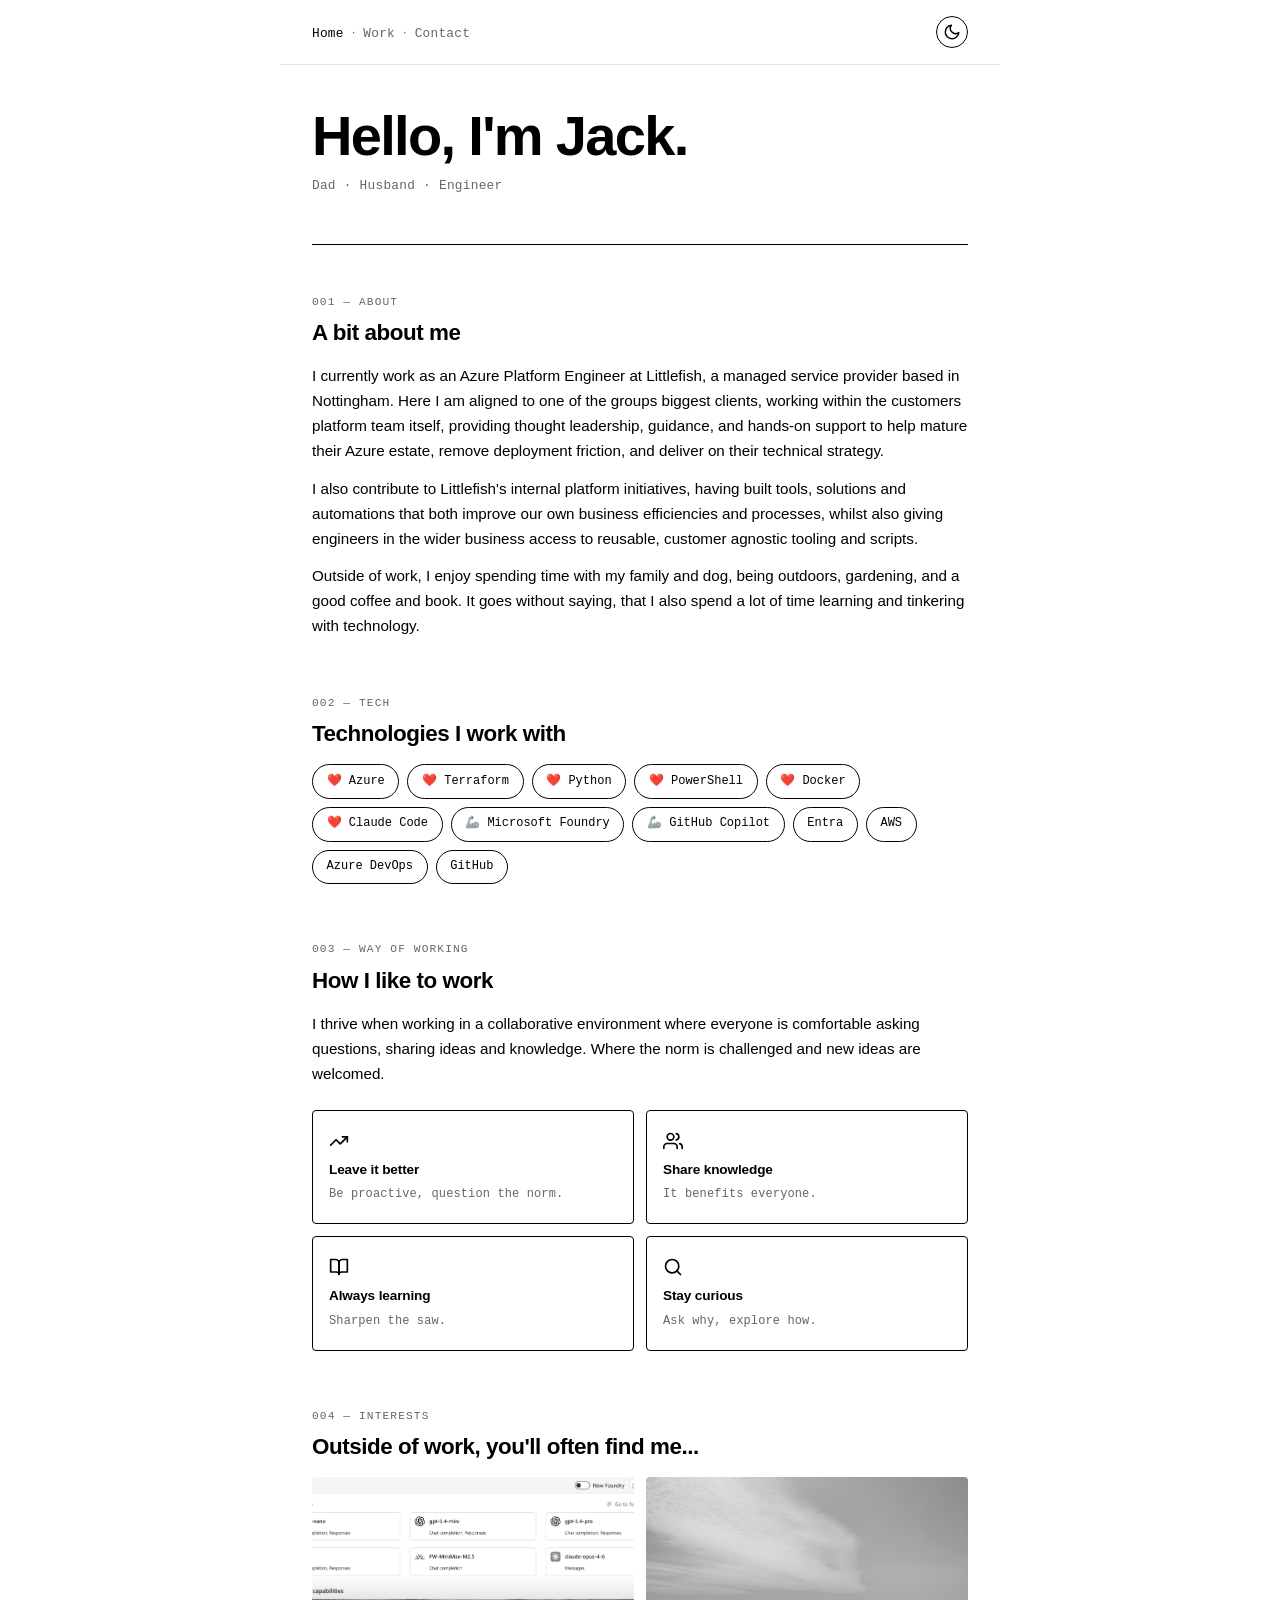
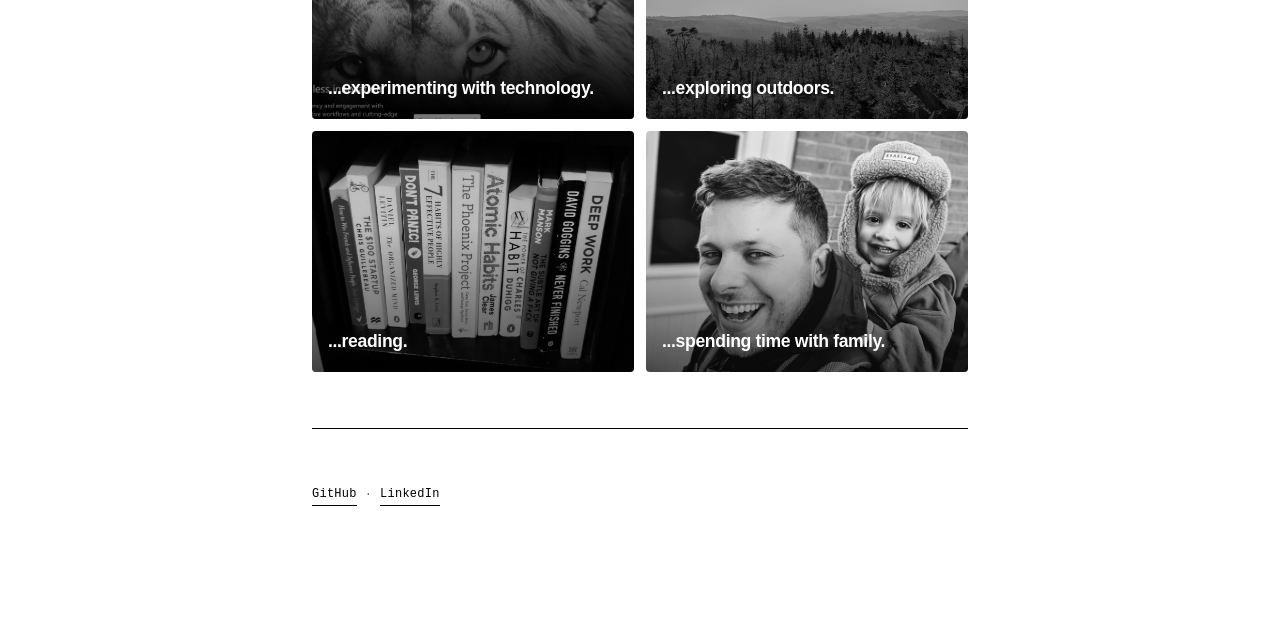
==== commit 98a32a9e: "Update tags in index.html for Claude and Foundry" ====
--- a/src/index.html
+++ b/src/index.html
@@ -70,8 +70,8 @@
           <li class="tag">❤️ Python</li>
           <li class="tag">❤️ PowerShell</li>
           <li class="tag">❤️ Docker</li>
-          <li class="tag">🦾 Foundry</li>
-          <li class="tag">🦾 Claude</li>
+          <li class="tag">❤️ Claude Code</li>
+          <li class="tag">🦾 Microsoft Foundry</li>
           <li class="tag">🦾 GitHub Copilot</li>
           <li class="tag">Entra</li>
           <li class="tag">AWS</li>
@@ -159,4 +159,4 @@
   <script src="assets/js/cursor.js"></script>
 
 </body>
-</html>+</html>
